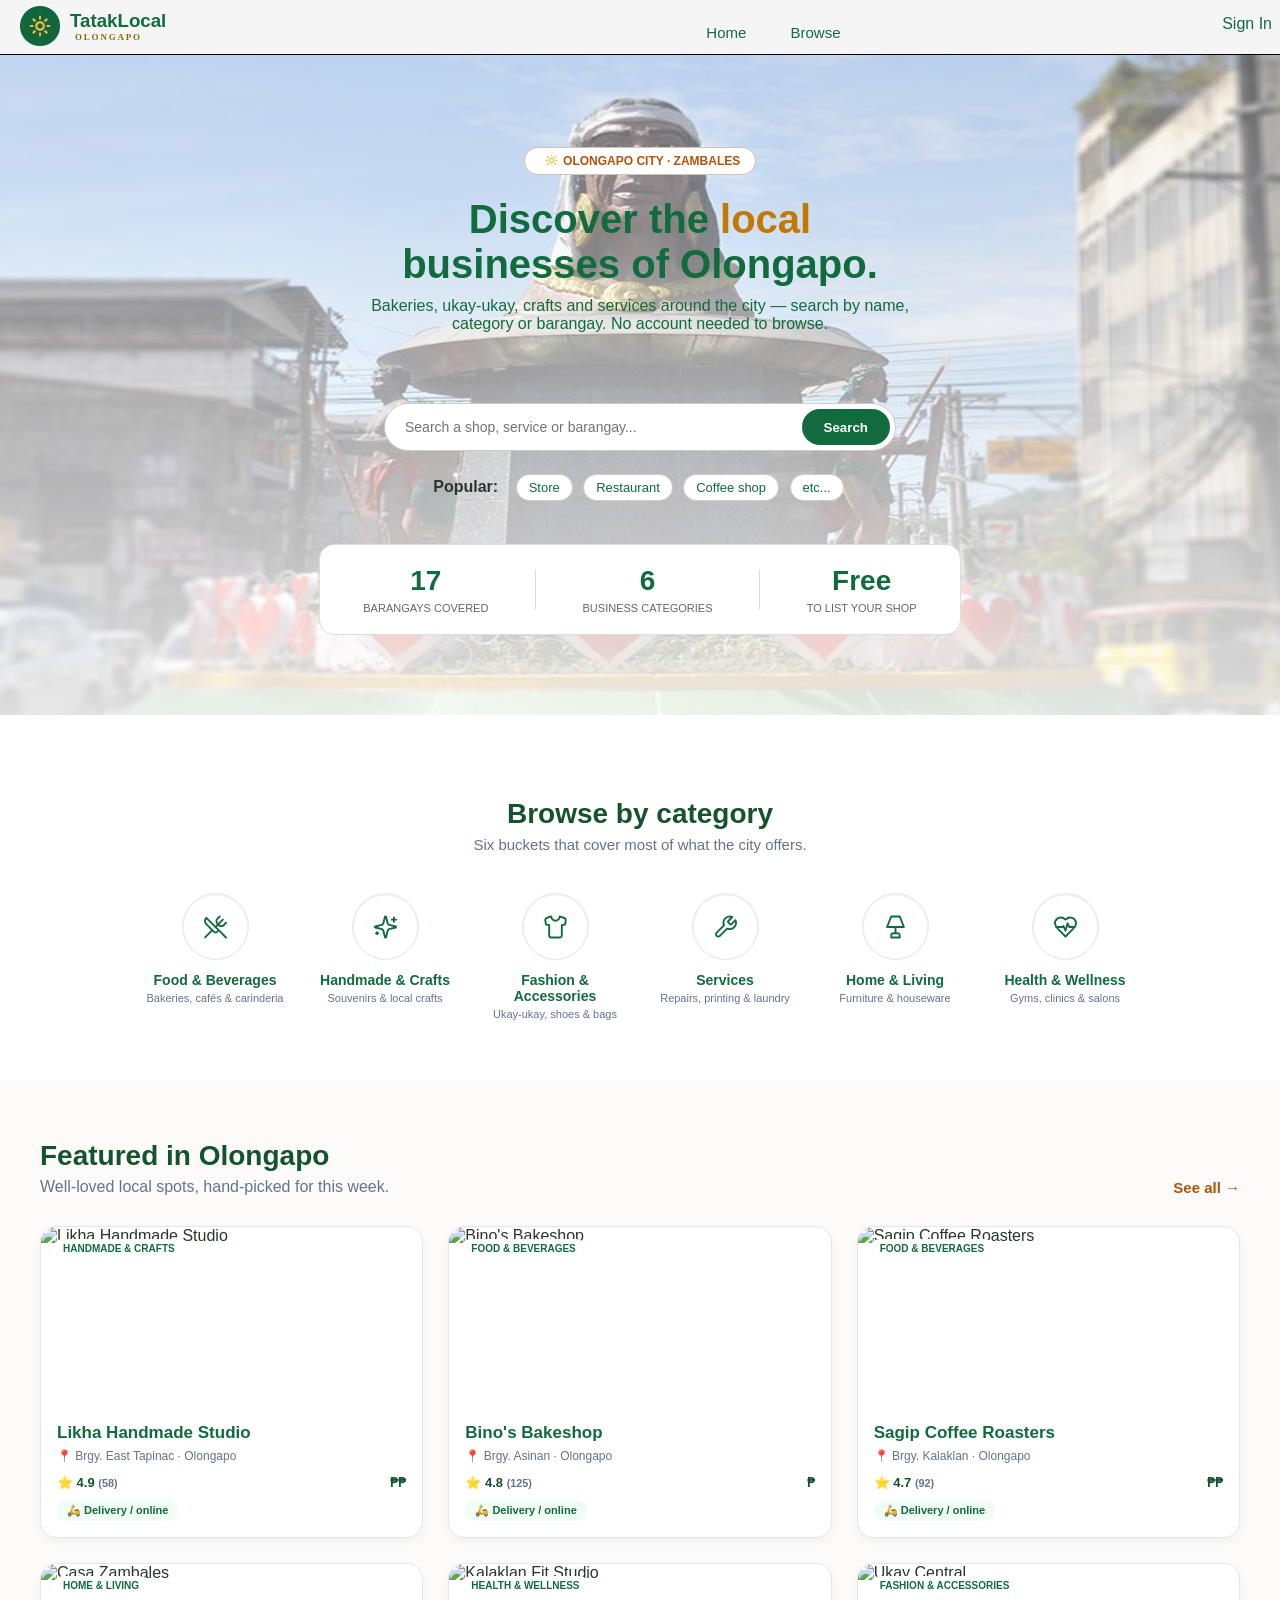
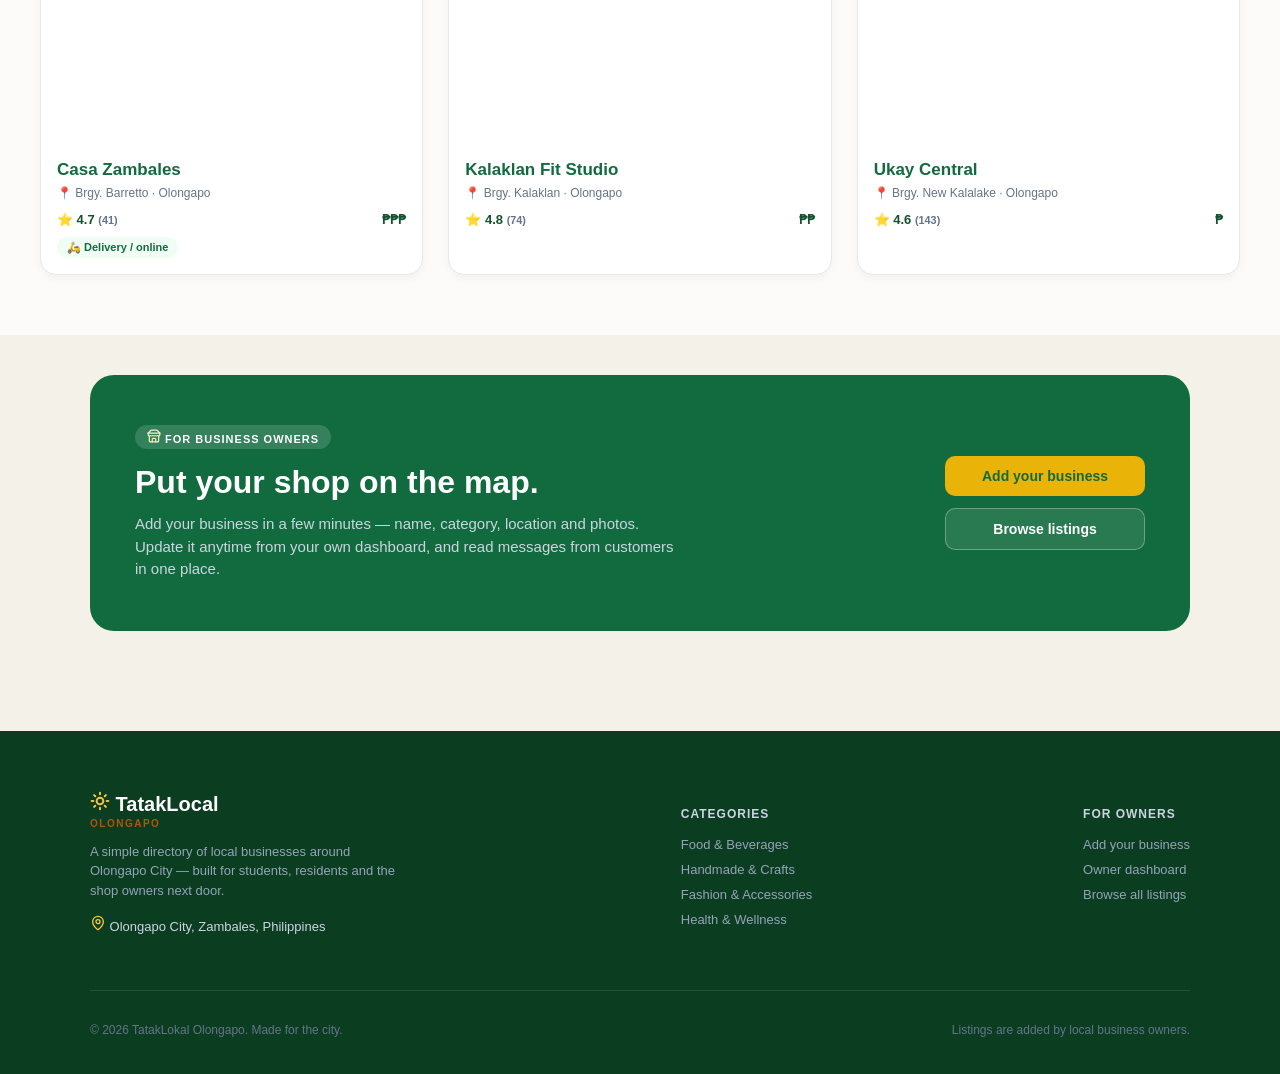
==== index.html @ 6e3be873 "Initial commit" ====
<!DOCTYPE html>
<html lang="en">
  <head>
    <meta charset="UTF-8" />
    <meta name="viewport" content="width=device-width, initial-scale=1.0" />
    <title>TatakLokal</title>
    <link rel="stylesheet" href="Design.css" />
  </head>
  <body>
    <!-- Header / Navbar -->
    <header>
      <div class="logo">
        <img src="Pictures/logojpg.jpg" alt="logo" />
        <div class="logo-text">
          <h3>TatakLocal</h3>
          <h5>OLONGAPO</h5>
        </div>
      </div>

      <nav class="nav-links">
        <a href="index.html" class="home-btn">Home</a>
        <a href="Browse/browse.html" class="browse-btn">Browse</a>
        
      </nav>
      <a href="auth/login.html" class="signin-btn">Sign In</a>

    </header>

    <!-- Main Content -->
    <main>
      <!-- Hero / Banner Section -->
      <section class="hero">
        <!-- Location Tag -->
        <p class="location">
          <svg
            width="20"
            height="10"
            viewBox="0 2 15 15"
            fill="none"
            xmlns="http://www.w3.org/2000/svg"
          >
            <g clip-path="url(#clip0_8_303)">
              <path
                d="M13.3333 10.0003C13.3333 11.8413 11.8409 13.3337 9.99999 13.3337C8.15904 13.3337 6.66666 11.8413 6.66666 10.0003C6.66666 8.15938 8.15904 6.66699 9.99999 6.66699C11.8409 6.66699 13.3333 8.15938 13.3333 10.0003Z"
                stroke-width="2"
                stroke-linecap="round"
                stroke-linejoin="round"
                stroke="#F6C445"
              />
              <path
                d="M10 1.66699V3.33366"
                stroke-width="2"
                stroke-linecap="round"
                stroke-linejoin="round"
                stroke="#F6C445"
              />
              <path
                d="M10 16.667V18.3337"
                stroke-width="2"
                stroke-linecap="round"
                stroke-linejoin="round"
                stroke="#F6C445"
              />
              <path
                d="M4.10834 4.1084L5.28334 5.2834"
                stroke-width="2"
                stroke-linecap="round"
                stroke-linejoin="round"
                stroke="#F6C445"
              />
              <path
                d="M14.7167 14.7168L15.8917 15.8918"
                stroke-width="2"
                stroke-linecap="round"
                stroke-linejoin="round"
                stroke="#F6C445"
              />
              <path
                d="M1.66666 10H3.33332"
                stroke-width="2"
                stroke-linecap="round"
                stroke-linejoin="round"
                stroke="#F6C445"
              />
              <path
                d="M16.6667 10H18.3333"
                stroke-width="2"
                stroke-linecap="round"
                stroke-linejoin="round"
                stroke="#F6C445"
              />
              <path
                d="M5.28334 14.7168L4.10834 15.8918"
                stroke-width="2"
                stroke-linecap="round"
                stroke-linejoin="round"
                stroke="#F6C445"
              />
              <path
                d="M15.8917 4.1084L14.7167 5.2834"
                stroke-width="2"
                stroke-linecap="round"
                stroke-linejoin="round"
                stroke="#F6C445"
              />
            </g>
            <defs>
              <clipPath id="clip0_8_303">
                <rect width="30" height="30" fill="white" />
              </clipPath>
            </defs>
          </svg>
          OLONGAPO CITY · ZAMBALES
        </p>

        <!-- Main Heading -->
        <h1>
          Discover the <span class="highlight">local</span><br />businesses of
          Olongapo.
        </h1>

        <!-- Subtitle -->
        <p class="subtitle">
          Bakeries, ukay-ukay, crafts and services around the city — search by
          name, category or barangay. No account needed to browse.
        </p>

        <!-- Search Bar -->
        <form class="search-box" action="Browse/browse.html">
          <input
            type="text"
            placeholder="Search a shop, service or barangay..."
          />
          <button type="submit">Search</button>
        </form>

        <!-- Popular Searches -->
        <div class="popular">
          <span>Popular:</span>
          <a href="Browse/browse.html">Store</a>
          <a href="Browse/browse.html">Restaurant</a>
          <a href="Browse/browse.html">Coffee shop</a>
          <a href="Browse/browse.html">etc...</a>
        </div>

        <!-- Statistics Box -->
        <div class="stats-box">
          <div class="stat-item">
            <h3>17</h3>
            <p>BARANGAYS COVERED</p>
          </div>
          <div class="line"></div>
          <div class="stat-item">
            <h3>6</h3>
            <p>BUSINESS CATEGORIES</p>
          </div>
          <div class="line"></div>
          <div class="stat-item">
            <h3>Free</h3>
            <p>TO LIST YOUR SHOP</p>
          </div>
        </div>
      </section>
      <!-- =========================================
             1. BROWSE BY CATEGORY
             ========================================= -->
      <section class="categories-section">
        <div class="section-header">
          <h2>Browse by category</h2>
          <p>Six buckets that cover most of what the city offers.</p>
        </div>

        <div class="categories-grid">
          <a href="Browse/browse.html?category=food" class="category-item">
            <div class="category-icon">
              <svg
                width="72"
                height="72"
                viewBox="0 0 72 72"
                fill="none"
                xmlns="http://www.w3.org/2000/svg"
              >
                <rect width="72" height="72" rx="36" fill="white" />
                <rect
                  x="0.5"
                  y="0.5"
                  width="71"
                  height="71"
                  rx="35.5"
                  stroke="#126B3E"
                  stroke-opacity="0.1"
                />
                <path
                  d="M40.6667 24.333L37.9833 27.0163C37.342 27.6706 36.9828 28.5502 36.9828 29.4663C36.9828 30.3825 37.342 31.2621 37.9833 31.9163L40.0833 34.0163C40.7376 34.6576 41.6172 35.0168 42.5333 35.0168C43.4495 35.0168 44.3291 34.6576 44.9833 34.0163L47.6667 31.333"
                  stroke-width="2.1"
                  stroke-linecap="round"
                  stroke-linejoin="round"
                  stroke="#126B3E"
                />
                <path
                  d="M39.5 39.4996L25.85 25.8496C25.3843 26.3058 25.0144 26.8504 24.7619 27.4514C24.5094 28.0524 24.3793 28.6977 24.3793 29.3496C24.3793 30.0015 24.5094 30.6468 24.7619 31.2478C25.0144 31.8488 25.3843 32.3934 25.85 32.8496L34.3667 41.3663C35.1833 42.1829 36.7 42.1829 37.6333 41.3663L39.5 39.4996ZM39.5 39.4996L47.6667 47.6663"
                  stroke-width="2.1"
                  stroke-linecap="round"
                  stroke-linejoin="round"
                  stroke="#126B3E"
                />
                <path
                  d="M24.45 47.433L31.9167 40.083"
                  stroke-width="2.1"
                  stroke-linecap="round"
                  stroke-linejoin="round"
                  stroke="#126B3E"
                />
                <path
                  d="M44.1667 27.833L36 35.9997"
                  stroke-width="2.1"
                  stroke-linecap="round"
                  stroke-linejoin="round"
                  stroke="#126B3E"
                />
              </svg>
            </div>
            <h4>Food & Beverages</h4>
            <p>Bakeries, cafés & carinderia</p>
          </a>

          <a href="Browse/browse.html?category=crafts" class="category-item">
            <div class="category-icon">
              <svg
                width="72"
                height="72"
                viewBox="0 0 72 72"
                fill="none"
                xmlns="http://www.w3.org/2000/svg"
              >
                <rect width="72" height="72" rx="36" fill="white" />
                <rect
                  x="0.5"
                  y="0.5"
                  width="71"
                  height="71"
                  rx="35.5"
                  stroke="#126B3E"
                  stroke-opacity="0.1"
                />
                <path
                  d="M33.5932 40.0833C33.489 39.6795 33.2786 39.3111 32.9837 39.0162C32.6889 38.7214 32.3204 38.511 31.9167 38.4068L24.7592 36.5611C24.6371 36.5265 24.5296 36.4529 24.453 36.3517C24.3765 36.2504 24.3351 36.1269 24.3351 36C24.3351 35.873 24.3765 35.7496 24.453 35.6483C24.5296 35.547 24.6371 35.4735 24.7592 35.4388L31.9167 33.592C32.3203 33.4879 32.6886 33.2776 32.9835 32.983C33.2783 32.6884 33.4888 32.3202 33.5932 31.9166L35.4388 24.7591C35.4731 24.6365 35.5466 24.5285 35.648 24.4516C35.7495 24.3747 35.8733 24.333 36.0006 24.333C36.1279 24.333 36.2517 24.3747 36.3531 24.4516C36.4546 24.5285 36.528 24.6365 36.5623 24.7591L38.4068 31.9166C38.511 32.3204 38.7214 32.6888 39.0163 32.9837C39.3111 33.2785 39.6796 33.489 40.0833 33.5931L47.2408 35.4376C47.3639 35.4716 47.4725 35.545 47.5498 35.6466C47.6272 35.7481 47.6691 35.8723 47.6691 36C47.6691 36.1276 47.6272 36.2518 47.5498 36.3534C47.4725 36.455 47.3639 36.5283 47.2408 36.5623L40.0833 38.4068C39.6796 38.511 39.3111 38.7214 39.0163 39.0162C38.7214 39.3111 38.511 39.6795 38.4068 40.0833L36.5612 47.2408C36.5269 47.3634 36.4534 47.4714 36.352 47.5483C36.2505 47.6253 36.1267 47.6669 35.9994 47.6669C35.8721 47.6669 35.7483 47.6253 35.6469 47.5483C35.5454 47.4714 35.472 47.3634 35.4377 47.2408L33.5932 40.0833Z"
                  stroke-width="2.1"
                  stroke-linecap="round"
                  stroke-linejoin="round"
                  stroke="#126B3E"
                />
                <path
                  d="M45.3333 25.5V30.1667"
                  stroke-width="2.1"
                  stroke-linecap="round"
                  stroke-linejoin="round"
                  stroke="#126B3E"
                />
                <path
                  d="M47.6667 27.833H43"
                  stroke-width="2.1"
                  stroke-linecap="round"
                  stroke-linejoin="round"
                  stroke="#126B3E"
                />
                <path
                  d="M26.6667 41.833V44.1663"
                  stroke-width="2.1"
                  stroke-linecap="round"
                  stroke-linejoin="round"
                  stroke="#126B3E"
                />
                <path
                  d="M27.8333 43H25.5"
                  stroke-width="2.1"
                  stroke-linecap="round"
                  stroke-linejoin="round"
                  stroke="#126B3E"
                />
              </svg>
            </div>
            <h4>Handmade & Crafts</h4>
            <p>Souvenirs & local crafts</p>
          </a>

          <a href="Browse/browse.html?category=fashion" class="category-item">
            <div class="category-icon">
              <svg
                width="72"
                height="72"
                viewBox="0 0 72 72"
                fill="none"
                xmlns="http://www.w3.org/2000/svg"
              >
                <rect width="72" height="72" rx="36" fill="white" />
                <rect
                  x="0.5"
                  y="0.5"
                  width="71"
                  height="71"
                  rx="35.5"
                  stroke="#126B3E"
                  stroke-opacity="0.1"
                />
                <path
                  d="M45.7767 26.0363L40.6667 24.333C40.6667 25.5707 40.175 26.7577 39.2998 27.6328C38.4247 28.508 37.2377 28.9997 36 28.9997C34.7623 28.9997 33.5753 28.508 32.7002 27.6328C31.825 26.7577 31.3333 25.5707 31.3333 24.333L26.2233 26.0363C25.6953 26.2123 25.2475 26.5712 24.9608 27.0482C24.6742 27.5253 24.5675 28.0892 24.66 28.638L25.3367 32.6863C25.3811 32.9604 25.5218 33.2096 25.7335 33.3893C25.9452 33.5689 26.214 33.6671 26.4917 33.6663H29V45.333C29 46.6163 30.05 47.6663 31.3333 47.6663H40.6667C41.2855 47.6663 41.879 47.4205 42.3166 46.9829C42.7542 46.5453 43 45.9518 43 45.333V33.6663H45.5083C45.786 33.6671 46.0548 33.5689 46.2665 33.3893C46.4782 33.2096 46.6189 32.9604 46.6633 32.6863L47.34 28.638C47.4325 28.0892 47.3258 27.5253 47.0392 27.0482C46.7525 26.5712 46.3047 26.2123 45.7767 26.0363Z"
                  stroke-width="2.1"
                  stroke-linecap="round"
                  stroke-linejoin="round"
                  stroke="#126B3E"
                />
              </svg>
            </div>
            <h4>Fashion & Accessories</h4>
            <p>Ukay-ukay, shoes & bags</p>
          </a>

          <a href="Browse/browse.html?category=services" class="category-item">
            <div class="category-icon">
              <svg
                width="72"
                height="72"
                viewBox="0 0 72 72"
                fill="none"
                xmlns="http://www.w3.org/2000/svg"
              >
                <rect width="72" height="72" rx="36" fill="white" />
                <rect
                  x="0.5"
                  y="0.5"
                  width="71"
                  height="71"
                  rx="35.5"
                  stroke="#126B3E"
                  stroke-opacity="0.1"
                />
                <path
                  d="M39.15 29.35C38.9362 29.5681 38.8165 29.8613 38.8165 30.1667C38.8165 30.4721 38.9362 30.7653 39.15 30.9834L41.0167 32.85C41.2347 33.0638 41.528 33.1835 41.8333 33.1835C42.1387 33.1835 42.4319 33.0638 42.65 32.85L47.0483 28.4517C47.635 29.7481 47.8126 31.1925 47.5575 32.5924C47.3025 33.9922 46.6268 35.2812 45.6207 36.2873C44.6145 37.2935 43.3256 37.9692 41.9257 38.2242C40.5258 38.4793 39.0814 38.3017 37.785 37.715L29.7233 45.7767C29.2592 46.2408 28.6297 46.5016 27.9733 46.5016C27.317 46.5016 26.6875 46.2408 26.2233 45.7767C25.7592 45.3126 25.4985 44.6831 25.4985 44.0267C25.4985 43.3703 25.7592 42.7408 26.2233 42.2767L34.285 34.215C33.6984 32.9186 33.5207 31.4742 33.7758 30.0743C34.0309 28.6745 34.7065 27.3855 35.7127 26.3794C36.7188 25.3732 38.0078 24.6975 39.4077 24.4425C40.8076 24.1874 42.2519 24.365 43.5483 24.9517L39.1617 29.3384L39.15 29.35Z"
                  stroke-width="2.1"
                  stroke-linecap="round"
                  stroke-linejoin="round"
                  stroke="#126B3E"
                />
              </svg>
            </div>
            <h4>Services</h4>
            <p>Repairs, printing & laundry</p>
          </a>

          <a href="Browse/browse.html?category=home" class="category-item">
            <div class="category-icon">
              <svg
                width="72"
                height="72"
                viewBox="0 0 72 72"
                fill="none"
                xmlns="http://www.w3.org/2000/svg"
              >
                <rect width="71.99" height="71.99" rx="35.995" fill="white" />
                <rect
                  x="0.5"
                  y="0.5"
                  width="70.99"
                  height="70.99"
                  rx="35.495"
                  stroke="#126B3E"
                  stroke-opacity="0.1"
                />
                <path
                  d="M31.3233 24.3232H40.6566L45.3233 35.9899H26.6566L31.3233 24.3232Z"
                  stroke-width="2.1"
                  stroke-linecap="round"
                  stroke-linejoin="round"
                  stroke="#126B3E"
                />
                <path
                  d="M35.99 35.9902V42.9897"
                  stroke-width="2.1"
                  stroke-linecap="round"
                  stroke-linejoin="round"
                  stroke="#126B3E"
                />
                <path
                  d="M31.3233 47.6565V45.3234C31.3233 44.0401 32.3732 42.9902 33.6565 42.9902H38.3228C38.9415 42.9902 39.535 43.236 39.9725 43.6736C40.4101 44.1111 40.6559 44.7046 40.6559 45.3234V47.6565H31.3233Z"
                  stroke-width="2.1"
                  stroke-linecap="round"
                  stroke-linejoin="round"
                  stroke="#126B3E"
                />
              </svg>
            </div>
            <h4>Home & Living</h4>
            <p>Furniture & houseware</p>
          </a>

          <a href="Browse/browse.html?category=wellness" class="category-item">
            <div class="category-icon">
              <svg
                width="72"
                height="72"
                viewBox="0 0 72 72"
                fill="none"
                xmlns="http://www.w3.org/2000/svg"
              >
                <rect width="71.99" height="71.99" rx="35.995" fill="white" />
                <rect
                  x="0.5"
                  y="0.5"
                  width="70.99"
                  height="70.99"
                  rx="35.495"
                  stroke="#126B3E"
                  stroke-opacity="0.1"
                />
                <path
                  d="M44.1566 38.3236C45.895 36.6202 47.6566 34.5786 47.6566 31.9069C47.6566 30.2051 46.9806 28.573 45.7772 27.3696C44.5739 26.1663 42.9418 25.4902 41.24 25.4902C39.1866 25.4902 37.74 26.0736 35.99 27.8236C34.24 26.0736 32.7933 25.4902 30.74 25.4902C29.0382 25.4902 27.4061 26.1663 26.2027 27.3696C24.9993 28.573 24.3233 30.2051 24.3233 31.9069C24.3233 34.5902 26.0733 36.6319 27.8233 38.3236L35.99 46.4902L44.1566 38.3236Z"
                  stroke-width="2.1"
                  stroke-linecap="round"
                  stroke-linejoin="round"
                  stroke="#126B3E"
                />
                <path
                  d="M25.7466 35.9906H33.0733L33.6566 34.8239L35.99 40.0739L38.3233 31.9072L40.0733 35.9906H46.2216"
                  stroke-width="2.1"
                  stroke-linecap="round"
                  stroke-linejoin="round"
                  stroke="#126B3E"
                />
              </svg>
            </div>
            <h4>Health & Wellness</h4>
            <p>Gyms, clinics & salons</p>
          </a>
        </div>
      </section>

      <!-- =========================================
             2. FEATURED IN OLONGAPO (BUSINESS CARDS)
             ========================================= -->
      <section class="featured-section">
        <div class="featured-header">
          <div>
            <h2>Featured in Olongapo</h2>
            <p>Well-loved local spots, hand-picked for this week.</p>
          </div>
          <a href="Browse/browse.html" class="see-all-link">See all &rarr;</a>
        </div>

        <div class="cards-grid">
          <!-- Card 1 -->
          <div class="business-card">
            <div class="card-image-box">
              <span class="category-badge">HANDMADE & CRAFTS</span>
              <img
                src="https://images.unsplash.com/photo-1590736969955-71cc94801759?w=600"
                alt="Likha Handmade Studio"
              />
            </div>
            <div class="card-body">
              <h3>Likha Handmade Studio</h3>
              <p class="card-location">📍 Brgy. East Tapinac · Olongapo</p>
              <div class="card-meta">
                <span class="rating">⭐ 4.9 <small>(58)</small></span>
                <span class="price">₱₱</span>
              </div>
              <span class="delivery-badge">🛵 Delivery / online</span>
            </div>
          </div>

          <!-- Card 2 -->
          <div class="business-card">
            <div class="card-image-box">
              <span class="category-badge">FOOD & BEVERAGES</span>
              <img
                src="https://images.unsplash.com/photo-1509440159596-0249088772ff?w=600"
                alt="Bino's Bakeshop"
              />
            </div>
            <div class="card-body">
              <h3>Bino's Bakeshop</h3>
              <p class="card-location">📍 Brgy. Asinan · Olongapo</p>
              <div class="card-meta">
                <span class="rating">⭐ 4.8 <small>(125)</small></span>
                <span class="price">₱</span>
              </div>
              <span class="delivery-badge">🛵 Delivery / online</span>
            </div>
          </div>

          <!-- Card 3 -->
          <div class="business-card">
            <div class="card-image-box">
              <span class="category-badge">FOOD & BEVERAGES</span>
              <img
                src="https://images.unsplash.com/photo-1501339847302-ac426a4a7cbb?w=600"
                alt="Sagip Coffee Roasters"
              />
            </div>
            <div class="card-body">
              <h3>Sagip Coffee Roasters</h3>
              <p class="card-location">📍 Brgy. Kalaklan · Olongapo</p>
              <div class="card-meta">
                <span class="rating">⭐ 4.7 <small>(92)</small></span>
                <span class="price">₱₱</span>
              </div>
              <span class="delivery-badge">🛵 Delivery / online</span>
            </div>
          </div>

          <!-- Card 4 -->
          <div class="business-card">
            <div class="card-image-box">
              <span class="category-badge">HOME & LIVING</span>
              <img
                src="https://images.unsplash.com/photo-1555041469-a586c61ea9bc?w=600"
                alt="Casa Zambales"
              />
            </div>
            <div class="card-body">
              <h3>Casa Zambales</h3>
              <p class="card-location">📍 Brgy. Barretto · Olongapo</p>
              <div class="card-meta">
                <span class="rating">⭐ 4.7 <small>(41)</small></span>
                <span class="price">₱₱₱</span>
              </div>
              <span class="delivery-badge">🛵 Delivery / online</span>
            </div>
          </div>

          <!-- Card 5 -->
          <div class="business-card">
            <div class="card-image-box">
              <span class="category-badge">HEALTH & WELLNESS</span>
              <img
                src="https://images.unsplash.com/photo-1545205597-3d9d02c29597?w=600"
                alt="Kalaklan Fit Studio"
              />
            </div>
            <div class="card-body">
              <h3>Kalaklan Fit Studio</h3>
              <p class="card-location">📍 Brgy. Kalaklan · Olongapo</p>
              <div class="card-meta">
                <span class="rating">⭐ 4.8 <small>(74)</small></span>
                <span class="price">₱₱</span>
              </div>
            </div>
          </div>

          <!-- Card 6 -->
          <div class="business-card">
            <div class="card-image-box">
              <span class="category-badge">FASHION & ACCESSORIES</span>
              <img
                src="https://images.unsplash.com/photo-1489987707025-afc232f7ea0f?w=600"
                alt="Ukay Central"
              />
            </div>
            <div class="card-body">
              <h3>Ukay Central</h3>
              <p class="card-location">📍 Brgy. New Kalalake · Olongapo</p>
              <div class="card-meta">
                <span class="rating">⭐ 4.6 <small>(143)</small></span>
                <span class="price">₱</span>
              </div>
            </div>
          </div>
        </div>
      </section>

      <!-- =========================================
             3. PUT YOUR SHOP ON THE MAP (BANNER)
             ========================================= -->
      <section class="cta-section">
        <div class="cta-box">
          <div class="cta-text">
            <span class="cta-tag"
              ><svg
                width="14"
                height="14"
                viewBox="0 0 14 14"
                fill="none"
                xmlns="http://www.w3.org/2000/svg"
              >
                <g clip-path="url(#clip0_8_287)">
                  <path
                    d="M1.16666 4.08366L3.73916 1.51116C3.84769 1.40198 3.97676 1.31536 4.11892 1.25629C4.26109 1.19722 4.41354 1.16687 4.56749 1.16699H9.43249C9.58644 1.16687 9.73889 1.19722 9.88105 1.25629C10.0232 1.31536 10.1523 1.40198 10.2608 1.51116L12.8333 4.08366"
                    stroke-width="1.16667"
                    stroke-linecap="round"
                    stroke-linejoin="round"
                    stroke="#FDF0C8"
                  />
                  <path
                    d="M2.33334 7V11.6667C2.33334 11.9761 2.45626 12.2728 2.67505 12.4916C2.89384 12.7104 3.19059 12.8333 3.50001 12.8333H10.5C10.8094 12.8333 11.1062 12.7104 11.325 12.4916C11.5438 12.2728 11.6667 11.9761 11.6667 11.6667V7"
                    stroke-width="1.16667"
                    stroke-linecap="round"
                    stroke-linejoin="round"
                    stroke="#FDF0C8"
                  />
                  <path
                    d="M8.75 12.833V10.4997C8.75 10.1903 8.62708 9.89351 8.40829 9.67472C8.1895 9.45592 7.89275 9.33301 7.58333 9.33301H6.41667C6.10725 9.33301 5.8105 9.45592 5.59171 9.67472C5.37292 9.89351 5.25 10.1903 5.25 10.4997V12.833"
                    stroke-width="1.16667"
                    stroke-linecap="round"
                    stroke-linejoin="round"
                    stroke="#FDF0C8"
                  />
                  <path
                    d="M1.16666 4.08301H12.8333"
                    stroke-width="1.16667"
                    stroke-linecap="round"
                    stroke-linejoin="round"
                    stroke="#FDF0C8"
                  />
                  <path
                    d="M12.8333 4.08301V5.83301C12.8333 6.14243 12.7104 6.43917 12.4916 6.65797C12.2728 6.87676 11.9761 6.99967 11.6667 6.99967C11.3258 6.98092 11.0003 6.85194 10.7392 6.63217C10.6696 6.58188 10.5859 6.5548 10.5 6.5548C10.4141 6.5548 10.3304 6.58188 10.2608 6.63217C9.99965 6.85194 9.67414 6.98092 9.33332 6.99967C8.9925 6.98092 8.667 6.85194 8.40582 6.63217C8.33622 6.58188 8.25253 6.5548 8.16666 6.5548C8.08078 6.5548 7.99709 6.58188 7.92749 6.63217C7.66631 6.85194 7.34081 6.98092 6.99999 6.99967C6.65917 6.98092 6.33367 6.85194 6.07249 6.63217C6.00289 6.58188 5.9192 6.5548 5.83332 6.5548C5.74745 6.5548 5.66376 6.58188 5.59416 6.63217C5.33298 6.85194 5.00748 6.98092 4.66666 6.99967C4.32584 6.98092 4.00033 6.85194 3.73916 6.63217C3.66955 6.58188 3.58586 6.5548 3.49999 6.5548C3.41411 6.5548 3.33043 6.58188 3.26082 6.63217C2.99965 6.85194 2.67414 6.98092 2.33332 6.99967C2.0239 6.99967 1.72716 6.87676 1.50837 6.65797C1.28957 6.43917 1.16666 6.14243 1.16666 5.83301V4.08301"
                    stroke-width="1.16667"
                    stroke-linecap="round"
                    stroke-linejoin="round"
                    stroke="#FDF0C8"
                  />
                </g>
                <defs>
                  <clipPath id="clip0_8_287">
                    <rect width="14" height="14" fill="white" />
                  </clipPath>
                </defs>
              </svg>
              FOR BUSINESS OWNERS</span
            >
            <h2>Put your shop on the map.</h2>
            <p>
              Add your business in a few minutes — name, category, location and
              photos. Update it anytime from your own dashboard, and read
              messages from customers in one place.
            </p>
          </div>
          <div class="cta-buttons">
            <a href="AddYourBusiness/add-business.html" class="btn-yellow"
              >Add your business</a
            >
            <a href="Browse/browse.html" class="btn-outline">Browse listings</a>
          </div>
        </div>
      </section>
    </main>

    <!-- =========================================
         4. FOOTER
         ========================================= -->
    <footer class="main-footer">
      <div class="footer-columns">
        <div class="footer-col brand-col">
          <h3>
            <svg
              width="20"
              height="20"
              viewBox="0 0 20 20"
              fill="none"
              xmlns="http://www.w3.org/2000/svg"
            >
              <g clip-path="url(#clip0_8_303)">
                <path
                  d="M13.3333 10.0003C13.3333 11.8413 11.8409 13.3337 9.99999 13.3337C8.15904 13.3337 6.66666 11.8413 6.66666 10.0003C6.66666 8.15938 8.15904 6.66699 9.99999 6.66699C11.8409 6.66699 13.3333 8.15938 13.3333 10.0003Z"
                  stroke-width="2"
                  stroke-linecap="round"
                  stroke-linejoin="round"
                  stroke="#F6C445"
                />
                <path
                  d="M10 1.66699V3.33366"
                  stroke-width="2"
                  stroke-linecap="round"
                  stroke-linejoin="round"
                  stroke="#F6C445"
                />
                <path
                  d="M10 16.667V18.3337"
                  stroke-width="2"
                  stroke-linecap="round"
                  stroke-linejoin="round"
                  stroke="#F6C445"
                />
                <path
                  d="M4.10834 4.1084L5.28334 5.2834"
                  stroke-width="2"
                  stroke-linecap="round"
                  stroke-linejoin="round"
                  stroke="#F6C445"
                />
                <path
                  d="M14.7167 14.7168L15.8917 15.8918"
                  stroke-width="2"
                  stroke-linecap="round"
                  stroke-linejoin="round"
                  stroke="#F6C445"
                />
                <path
                  d="M1.66666 10H3.33332"
                  stroke-width="2"
                  stroke-linecap="round"
                  stroke-linejoin="round"
                  stroke="#F6C445"
                />
                <path
                  d="M16.6667 10H18.3333"
                  stroke-width="2"
                  stroke-linecap="round"
                  stroke-linejoin="round"
                  stroke="#F6C445"
                />
                <path
                  d="M5.28334 14.7168L4.10834 15.8918"
                  stroke-width="2"
                  stroke-linecap="round"
                  stroke-linejoin="round"
                  stroke="#F6C445"
                />
                <path
                  d="M15.8917 4.1084L14.7167 5.2834"
                  stroke-width="2"
                  stroke-linecap="round"
                  stroke-linejoin="round"
                  stroke="#F6C445"
                />
              </g>
              <defs>
                <clipPath id="clip0_8_303">
                  <rect width="20" height="20" fill="white" />
                </clipPath>
              </defs>
            </svg>
            TatakLocal
          </h3>
          <h6 class="footer-sub">OLONGAPO</h6>
          <p>
            A simple directory of local businesses around Olongapo City — built
            for students, residents and the shop owners next door.
          </p>
          <p class="footer-location">
            <svg
              width="16"
              height="16"
              viewBox="0 0 16 16"
              fill="none"
              xmlns="http://www.w3.org/2000/svg"
            >
              <path
                d="M13.3333 6.66634C13.3333 9.99501 9.64066 13.4617 8.40066 14.5323C8.28514 14.6192 8.14452 14.6662 7.99999 14.6662C7.85546 14.6662 7.71484 14.6192 7.59932 14.5323C6.35932 13.4617 2.66666 9.99501 2.66666 6.66634C2.66666 5.25185 3.22856 3.8953 4.22875 2.89511C5.22895 1.89491 6.5855 1.33301 7.99999 1.33301C9.41448 1.33301 10.771 1.89491 11.7712 2.89511C12.7714 3.8953 13.3333 5.25185 13.3333 6.66634Z"
                stroke-width="1.33333"
                stroke-linecap="round"
                stroke-linejoin="round"
                stroke="#F6C445"
              />
              <path
                d="M10 6.66699C10 7.77156 9.10457 8.66699 8 8.66699C6.89543 8.66699 6 7.77156 6 6.66699C6 5.56242 6.89543 4.66699 8 4.66699C9.10457 4.66699 10 5.56242 10 6.66699Z"
                stroke-width="1.33333"
                stroke-linecap="round"
                stroke-linejoin="round"
                stroke="#F6C445"
              />
            </svg>
            Olongapo City, Zambales, Philippines
          </p>
        </div>

        <div class="footer-col">
          <h4>CATEGORIES</h4>
          <a href="Browse/browse.html?cat=food">Food & Beverages</a>
          <a href="Browse/browse.html?cat=crafts">Handmade & Crafts</a>
          <a href="Browse/browse.html?cat=fashion">Fashion & Accessories</a>
          <a href="Browse/browse.html?cat=health">Health & Wellness</a>
        </div>

        <div class="footer-col">
          <h4>FOR OWNERS</h4>
          <a href="AddYourBusiness/add-business.html">Add your business</a>
          <a href="Dashboard/dashboard.html">Owner dashboard</a>
          <a href="Browse/browse.html">Browse all listings</a>
        </div>
      </div>

      <div class="footer-bottom">
        <p>&copy; 2026 TatakLokal Olongapo. Made for the city.</p>
        <p>Listings are added by local business owners.</p>
      </div>
    </footer>

    <!-- Page Transition Script -->
    <script src="Script.js"></script>
  </body>
</html>
---- Design.css ----
/* General Page Styles & Transitions */
@view-transition {
    navigation: auto;
}

body {
    margin: 0;
    font-family: Arial, sans-serif;
    background-color: whitesmoke;
    scroll-behavior: smooth;
    animation: pageFadeIn 0.35s cubic-bezier(0.16, 1, 0.3, 1) forwards;
    transition: opacity 0.22s ease, transform 0.22s ease;
    -webkit-font-smoothing: antialiased;
}

body.page-leaving {
    opacity: 0;
    transform: translateY(-8px);
}

@keyframes pageFadeIn {
    0% {
        opacity: 0;
        transform: translateY(8px);
    }
    100% {
        opacity: 1;
        transform: translateY(0);
    }
}
/* -----------------------------------------
   HEADER & NAVIGATION
   ----------------------------------------- */
header {
    display: flex;
    padding: 15px 8px 7px 20px;
    background-color: whitesmoke;
    border-bottom: 1px solid black;
    position: sticky;
    top: 0;
    z-index: 1000;
    
}
.nav-links {
    margin-left: 520px;
    margin-top: 3px;
    font-size: 15px;
    align-items: center;
}

/* Logo */
.logo {
    display: flex;
    align-items: center;
    gap: 10px;
    margin-top: -20px;
}
.logo img {
    
    height: 40px;
    width: 36px;
    width: auto;
    /* This removes the white background dynamically */
    mix-blend-mode: multiply;
    margin-top: 10px;
}

.logo-text h3 {
    margin: 0;
    color: #126B3E;
}
.logo-text h5 {
    color:#856A00;
    margin: 0;
    margin-left: 5px;
    font-family: 'Plus Jakarta Sans';
    text-transform: uppercase;
    position: absolute;
    letter-spacing: 1.8px;
    font-size: 9px;
}

/* Nav links in center */
.nav-links a {
    color: #126B3E;
    text-decoration: none;
    margin: 0 6px;
    padding: 6px 14px;
    border-radius: 20px;
    display: inline-block;
    transition: color 0.2s ease, background-color 0.2s ease, transform 0.2s cubic-bezier(0.34, 1.56, 0.64, 1);
    -webkit-tap-highlight-color: transparent;
}

.home-btn:hover,
.browse-btn:hover {
    color: #074c29;
    background-color: rgba(18, 107, 62, 0.08);
}

.home-btn:active,
.browse-btn:active {
    transform: scale(0.92);
}

/* Sign In button on right */
.signin-btn {
    text-decoration: none;
    color: #126B3E;
    padding: 5x 8px;
    margin-left: auto;
}
.signin-btn:hover {
   color: #074c29;
}

/* -----------------------------------------
   HERO / BANNER SECTION
   ----------------------------------------- */
.hero {
    text-align: center;
    padding: 80px 20px;
    /* Background Setup */
    background-color: #eadfd6;
    background-image:  linear-gradient(rgba(245, 245, 245, 0.304), rgba(255, 255, 255, 0.879)),url('Pictures/olongapojpg.png'); /* <-- Put your image file name here */
    background-size: cover;
    background-position: center;
    background-size: 110% 110%;
}

/* Location Tag */
.location {
    display: inline-block;
    background-color: white;
    color: #b45309;
    font-weight: bold;
    font-size: 12px;
    padding: 6px 15px;
    border-radius: 20px;
    border: 1px solid #d4c2b2;
}

/* Hero Title */
.hero h1 {
    font-size: 40px;
    color: #126B3E;
    margin: 10px 0;
    font-weight: 900;
    
}

.highlight {
    color: #c27803;
}

/* Subtitle paragraph */
.subtitle {
    font-size: 16px;
    color: #126B3E;
    max-width: 600px;
    margin: 0 auto 25px auto;
}

/* Search Box */
.search-box {
    display: flex;
    justify-content: center;
    max-width: 500px;
    margin: 0 auto 20px auto;
    background-color: white;
    padding: 5px;
    border-radius: 30px;
    border: 1px solid #ccc;
    margin-top: 70px;
}

.search-box input {
    flex: 1;
    border: none;
    outline: none;
    padding: 10px 15px;
    font-size: 14px;
    border-radius: 30px;
}

.search-box button {
    background-color: #126B3E;
    color: white;
    border: none;
    padding: 10px 22px;
    border-radius: 20px;
    font-weight: bold;
    cursor: pointer;
     transition: transform 0.3s ease; 
}

.search-box button:hover {
    background-color: #126B3E;
    transform: scale(1.1); 
}

/* Popular Searches */
.popular {
    margin-bottom: 40px;
}

.popular span {
    font-weight: bold;
    margin-right: 10px;
}

.popular a {
    display: inline-block;
    text-decoration: none;
    background-color: white;
    color: #126B3E;
    padding: 5px 12px;
    border-radius: 15px;
    border: 1px solid #ccc;
    font-size: 13px;
    margin: 3px;
}

.popular a:hover {
    background-color: #f0f0f0;
}

/* -----------------------------------------
   3-COLUMN STATISTICS BOX
   ----------------------------------------- */
.stats-box {
    display: flex;
    justify-content: space-around;
    align-items: center;
    background-color: white;
    max-width: 600px ;
    margin: 0 auto;
    padding: 20px;
    border-radius: 15px;
    border: 1px solid #ddd;
}

.stat-item {
    text-align: center;
}

.stat-item h3 {
    margin: 0;
    font-size: 28px;
    color: #126B3E;
}

.stat-item p {
    margin: 5px 0 0 0;
    font-size: 11px;
    color: #666666;
}

.line {
    width: 1px;
    height: 40px;
    background-color: #ddd;
}
/* =========================================
   1. BROWSE BY CATEGORY STYLES
   ========================================= */
.categories-section {
    padding: 60px 40px;
    background-color: #ffffff;
    text-align: center;
}

.section-header h2 {
    color: #14532d;
    font-size: 28px;
    margin-bottom: 6px;
}

.section-header p {
    color: #64748b;
    margin-top: 0;
    font-size: 15px;
}

.categories-grid {
    display: flex;
    justify-content: center;
    gap: 30px;
    flex-wrap: wrap;
    margin-top: 40px;
}

.category-item {
    text-decoration: none;
    width: 140px;
    display: flex;
    flex-direction: column;
    align-items: center;
    color: inherit;
}

.category-icon {
    width: 65px;
    height: 65px;
    border-radius: 50%;
    border: 1px solid #e2e8f0;
    display: flex;
    align-items: center;
    justify-content: center;
    font-size: 26px;
    background-color: #fafafa;
    margin-bottom: 12px;
    transition: transform 0.2s;
}

.category-item:hover .category-icon {
    transform: translateY(-4px);
    border-color: #126B3E;
}

.category-item h4 {
    margin: 0;
    color: #126B3E;
    font-size: 14px;
}

.category-item p {
    margin: 4px 0 0 0;
    font-size: 11px;
    color: #64748b;
}


/* =========================================
   2. FEATURED CARDS GRID
   ========================================= */
.featured-section {
    padding: 60px 40px;
    background-color: #fcfbfa;
    max-width: 1500px;
    margin: 0 auto;
}

.featured-header {
    display: flex;
    justify-content: space-between;
    align-items: flex-end;
    margin-bottom: 30px;
}

.featured-header h2 {
    color: #14532d;
    font-size: 28px;
    margin: 0 0 6px 0;
}

.featured-header p {
    color: #64748b;
    margin: 0;
}

.see-all-link {
    color: #b45309;
    text-decoration: none;
    font-weight: bold;
    font-size: 15px;
}

.cards-grid {
    display: grid;
    grid-template-columns: repeat(3, 1fr);
    gap: 25px;
}

.business-card {
    background-color: #ffffff;
    border: 1px solid #e5e7eb;
    border-radius: 16px;
    overflow: hidden;
    box-shadow: 0 4px 10px rgba(0, 0, 0, 0.04);
     transition: transform 0.3s ease; 
}
.business-card:hover {
    transform: scale(1.1); 
}

.card-image-box {
    position: relative;
    height: 180px;
}

.card-image-box img {
    width: 100%;
    height: 100%;
    object-fit: cover;
}

.category-badge {
    position: absolute;
    top: 12px;
    left: 12px;
    background-color: white;
    color: #126B3E;
    font-size: 10px;
    font-weight: bold;
    padding: 4px 10px;
    border-radius: 20px;
}

.card-body {
    padding: 16px;
}

.card-body h3 {
    margin: 0 0 6px 0;
    font-size: 17px;
    color: #126B3E;
}

.card-location {
    margin: 0 0 12px 0;
    font-size: 12px;
    color: #64748b;
}

.card-meta {
    display: flex;
    justify-content: space-between;
    align-items: center;
    font-size: 13px;
    font-weight: bold;
    margin-bottom: 10px;
}

.rating {
    color: #14532d;
}

.rating small {
    color: #64748b;
}

.price {
    color: #14532d;
}

.delivery-badge {
    display: inline-block;
    background-color: #f0fdf4;
    color: #126B3E;
    font-size: 11px;
    padding: 4px 10px;
    border-radius: 12px;
    font-weight: bold;
}


/* =========================================
   3. PUT YOUR SHOP ON THE MAP (CTA BANNER)
   ========================================= */
.cta-section {
    padding: 40px;
    max-width: 1100px;
    margin: 0 auto 60px auto;
}

.cta-box {
    background-color: #126B3E;
    border-radius: 24px;
    padding: 50px 45px;
    color: white;
    display: flex;
    justify-content: space-between;
    align-items: center;
    gap: 40px;
}

.cta-text {
    max-width: 550px;
}

.cta-tag {
    display: inline-block;
    background-color: rgba(255, 255, 255, 0.15);
    padding: 4px 12px;
    border-radius: 20px;
    font-size: 11px;
    font-weight: bold;
    letter-spacing: 1px;
    margin-bottom: 15px;
}

.cta-text h2 {
    font-size: 32px;
    margin: 0 0 12px 0;
}

.cta-text p {
    color: #cbd5e1;
    font-size: 15px;
    line-height: 1.5;
    margin: 0;
}

.cta-buttons {
    display: flex;
    flex-direction: column;
    gap: 12px;
    min-width: 200px;
}
.btn-yellow:hover {
    transform: scale(1.1); 
}
.btn-yellow {
    background-color: #eab308;
    color: #126B3E;
    text-align: center;
    padding: 12px 20px;
    border-radius: 10px;
    text-decoration: none;
    font-weight: bold;
    font-size: 14px;
     transition: transform 0.3s ease; 
}

.btn-outline {
    background-color: rgba(255, 255, 255, 0.1);
    border: 1px solid rgba(255, 255, 255, 0.3);
    color: white;
    text-align: center;
    padding: 12px 20px;
    border-radius: 10px;
    text-decoration: none;
    font-weight: bold;
    font-size: 14px;
     transition: transform 0.3s ease; 
}
.btn-outline:hover {
    transform: scale(1.1); 
}

/* =========================================
   4. DEEP FOREST GREEN FOOTER
   ========================================= */
.main-footer {
    background-color: #0b3d20;
    color: #e2e8f0;
    padding: 60px 40px 25px 40px;
}

.footer-columns {
    display: flex;
    justify-content: space-between;
    max-width: 1100px;
    margin: 0 auto 40px auto;
    gap: 40px;
}

.brand-col {
    max-width: 320px;
}

.brand-col h3 {
    margin: 0;
    font-size: 20px;
    color: #ffffff;
}

.footer-sub {
    margin: 2px 0 10px 0;
    color: #b45309;
    letter-spacing: 1.5px;
    font-size: 10px;
}

.brand-col p {
    color: #94a3b8;
    font-size: 13px;
    line-height: 1.5;
}

.footer-location {
    margin-top: 15px;
    color: #cbd5e1 !important;
}

.footer-col h4 {
    color: #cbd5e1;
    font-size: 12px;
    letter-spacing: 1px;
    margin-bottom: 16px;
}

.footer-col a {
    display: block;
    color: #94a3b8;
    text-decoration: none;
    font-size: 13px;
    margin-bottom: 10px;
}

.footer-col a:hover {
    color: #ffffff;
}

.footer-bottom {
    max-width: 1100px;
    margin: 0 auto;
    border-top: 1px solid rgba(255, 255, 255, 0.1);
    padding-top: 20px;
    display: flex;
    justify-content: space-between;
    font-size: 12px;
    color: #64748b;
}

body {
    margin: 0;
    font-family: arial, sans-serif;
    background-color: #F4F1E8;
    color: #26372D;
}

.navbar {
    display: flex;
    justify-content: space-between;
    align-items: center;
}
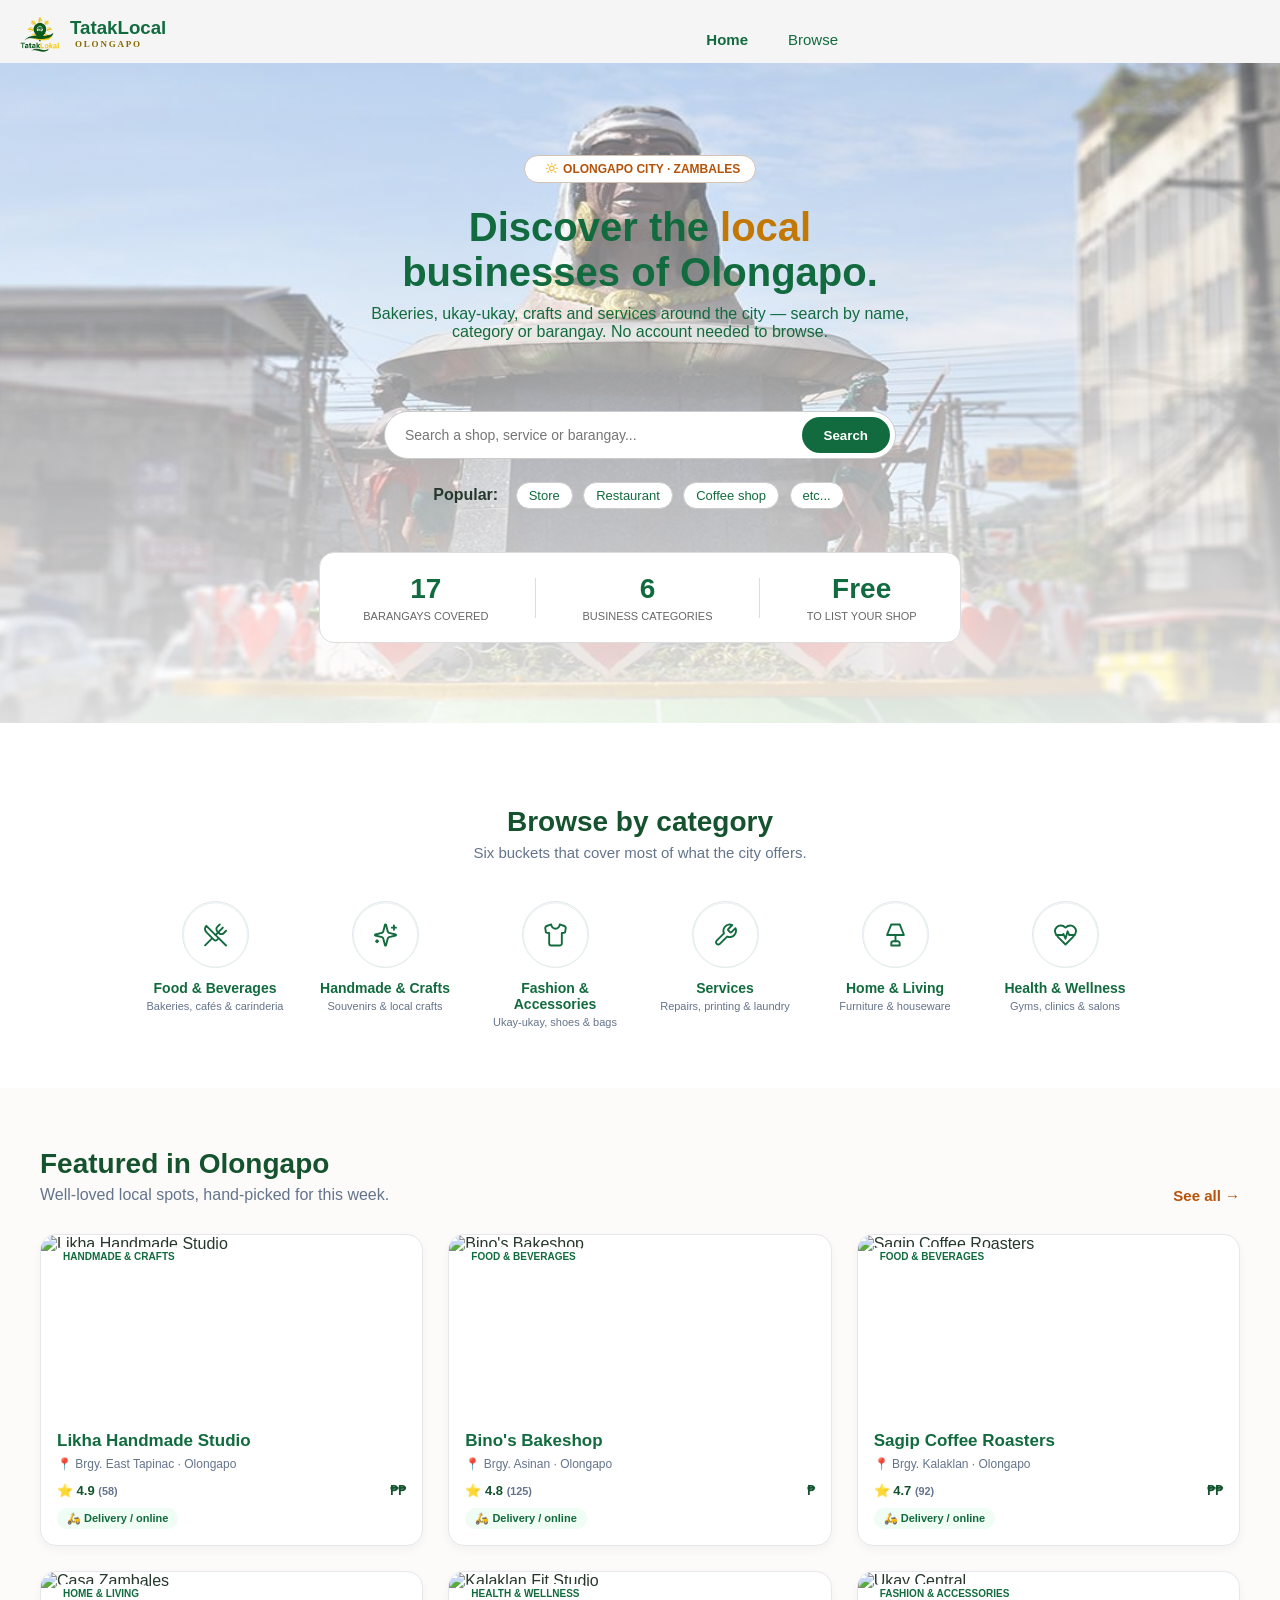
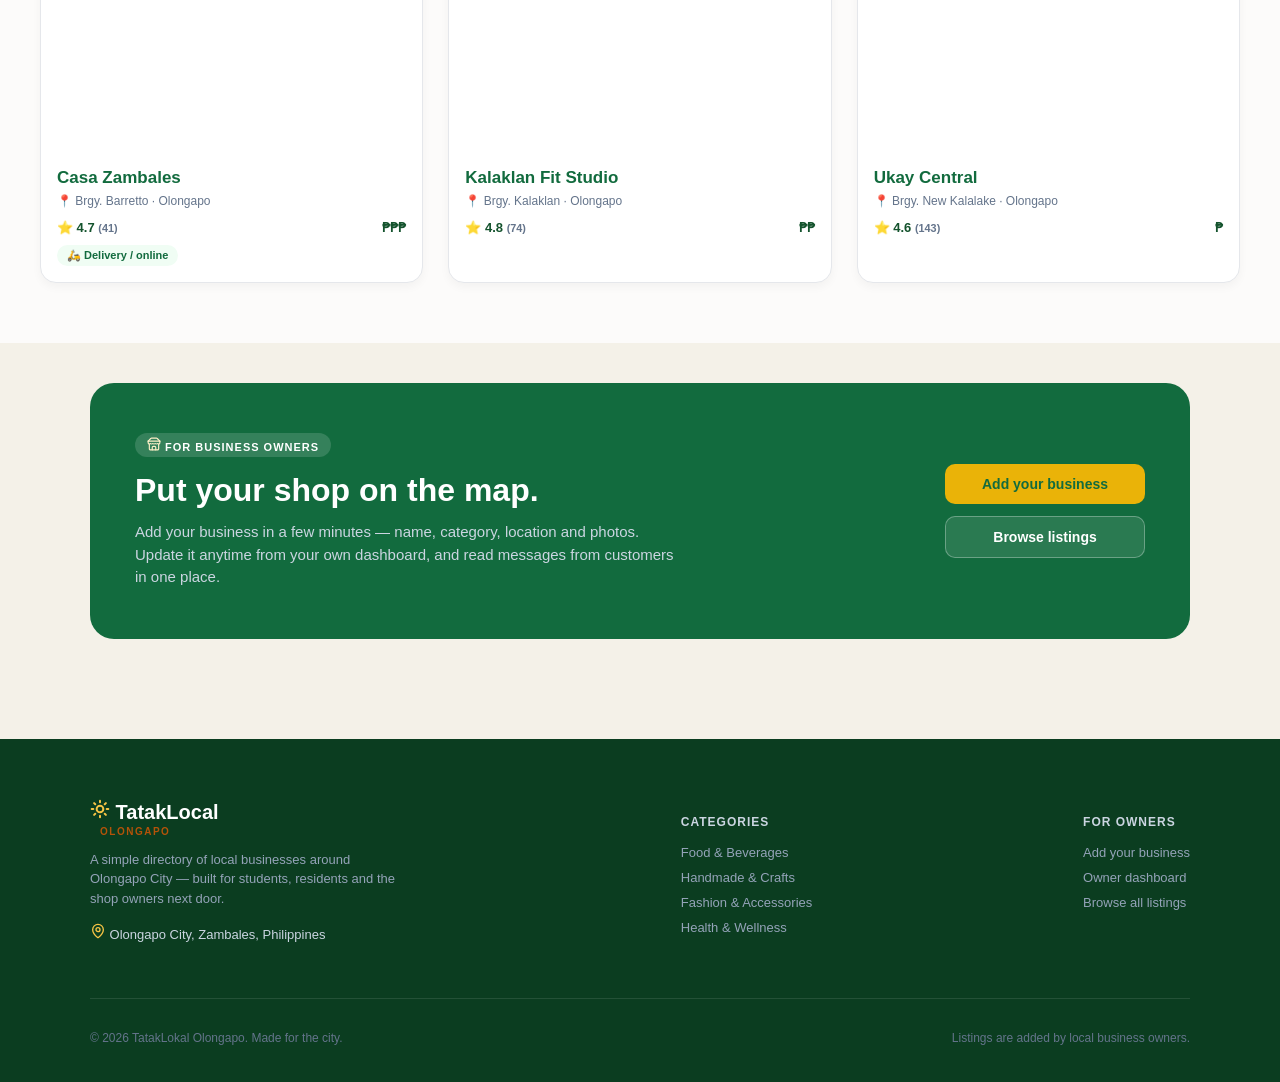
==== commit 1f6e945a: "Update TatakLocal website" ====
--- a/index.html
+++ b/index.html
@@ -3,20 +3,21 @@
   <head>
     <meta charset="UTF-8" />
     <meta name="viewport" content="width=device-width, initial-scale=1.0" />
-    <title>TatakLokal</title>
+    <title>TatakLokal | Home page</title>
+    <link rel="icon" class="browse-logo" type="image/jpeg" href="Pictures/logojpg2.png">
     <link rel="stylesheet" href="Design.css" />
   </head>
   <body>
     <!-- Header / Navbar -->
     <header>
       <div class="logo">
-        <img src="Pictures/logojpg.jpg" alt="logo" />
+        <img src="Pictures/logojpg.png" alt="logo" />
         <div class="logo-text">
           <h3>TatakLocal</h3>
           <h5>OLONGAPO</h5>
         </div>
       </div>
-
+ 
       <nav class="nav-links">
         <a href="index.html" class="home-btn">Home</a>
         <a href="Browse/browse.html" class="browse-btn">Browse</a>
--- a/Design.css
+++ b/Design.css
@@ -31,21 +31,31 @@
 /* -----------------------------------------
    HEADER & NAVIGATION
    ----------------------------------------- */
-header {
-    display: flex;
-    padding: 15px 8px 7px 20px;
+.circular-browse {
+  width: 150px;
+  height: 150px;
+  border-radius: 80%;
+  object-fit: cover; /* Ensures the logo fits cleanly without distortion */
+  border: 10px solid #cccccc00; /* Optional: adds a border around the circle */
+}
+
+   header {
+    display: flex;
+    padding: 20px 8px 7px 20px;
     background-color: whitesmoke;
-    border-bottom: 1px solid black;
     position: sticky;
     top: 0;
     z-index: 1000;
-    
 }
 .nav-links {
+    display: flex;
     margin-left: 520px;
     margin-top: 3px;
     font-size: 15px;
     align-items: center;
+} 
+.home-btn {
+    font-weight: bold;
 }
 
 /* Logo */
@@ -91,14 +101,10 @@
     transition: color 0.2s ease, background-color 0.2s ease, transform 0.2s cubic-bezier(0.34, 1.56, 0.64, 1);
     -webkit-tap-highlight-color: transparent;
 }
-
-.home-btn:hover,
 .browse-btn:hover {
     color: #074c29;
     background-color: rgba(18, 107, 62, 0.08);
 }
-
-.home-btn:active,
 .browse-btn:active {
     transform: scale(0.92);
 }
@@ -107,8 +113,7 @@
 .signin-btn {
     text-decoration: none;
     color: #126B3E;
-    padding: 5x 8px;
-    margin-left: auto;
+    margin-left: 595px;
 }
 .signin-btn:hover {
    color: #074c29;
@@ -555,7 +560,6 @@
     margin: 0 auto 40px auto;
     gap: 40px;
 }
-
 .brand-col {
     max-width: 320px;
 }
@@ -567,7 +571,7 @@
 }
 
 .footer-sub {
-    margin: 2px 0 10px 0;
+    margin: 2px 0 10px 10px;
     color: #b45309;
     letter-spacing: 1.5px;
     font-size: 10px;
@@ -590,7 +594,6 @@
     letter-spacing: 1px;
     margin-bottom: 16px;
 }
-
 .footer-col a {
     display: block;
     color: #94a3b8;
@@ -625,4 +628,4 @@
     display: flex;
     justify-content: space-between;
     align-items: center;
-}+}
